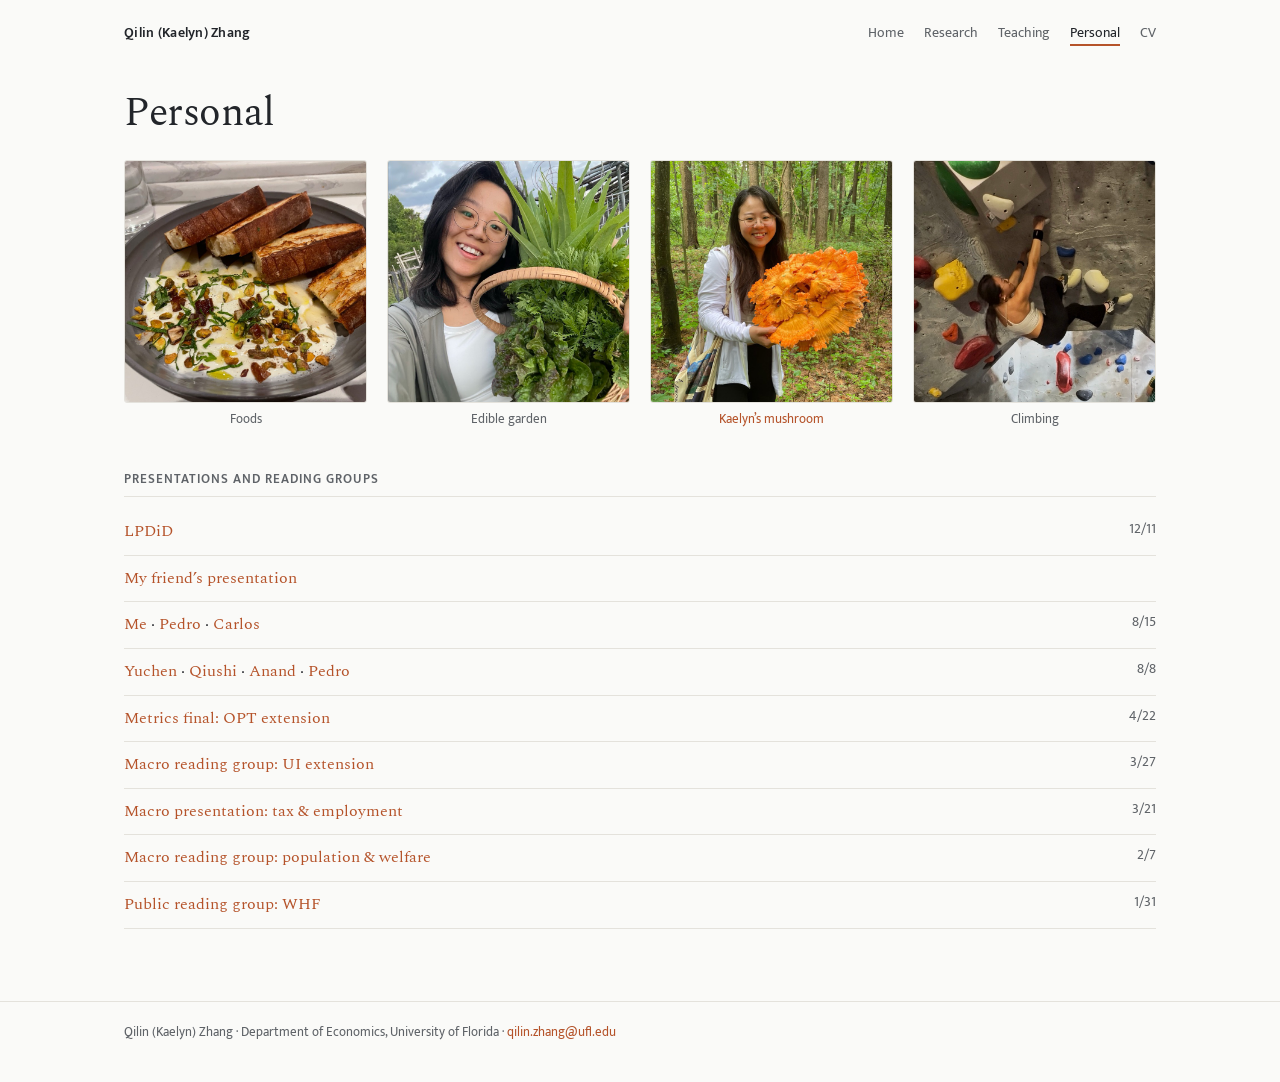
==== personal.html @ c5612f54 "Smaller type scale across site Co-Authored-By: Claude Opus 5.5 <noreply@anthropic.com>" ====
<!doctype html>
<html lang="en">
<head>
  <meta charset="utf-8">
  <meta name="viewport" content="width=device-width, initial-scale=1">
  <title>Personal · Qilin (Kaelyn) Zhang</title>
  <link rel="icon" href="favicon.ico">
  <link rel="preconnect" href="https://fonts.googleapis.com">
  <link rel="stylesheet" href="https://fonts.googleapis.com/css2?family=Mukta:wght@400;600&family=Spectral:ital,wght@0,400;0,500;1,400&display=swap">
  <link rel="stylesheet" href="style.css?v=11">
</head>
<body>

<header class="site">
  <div class="wrap">
    <span class="brand">Qilin (Kaelyn) Zhang</span>
    <nav>
      <ul>
        <li><a href="index.html">Home</a></li>
        <li><a href="research.html">Research</a></li>
        <li><a href="teaching.html">Teaching</a></li>
        <li><a href="personal.html" aria-current="page">Personal</a></li>
        <li><a href="https://drive.google.com/file/d/15DHcgCW4bv9cdl9BmprkRlydYNF0Cc--/view?usp=sharing">CV</a></li>
      </ul>
    </nav>
  </div>
</header>

<main>
  <div class="wrap">

    <h1>Personal</h1>

    <div class="gallery">
      <figure><img src="images/personal/foods.jpg" alt="A plate of food with toasted bread"><figcaption>Foods</figcaption></figure>
      <figure><img src="images/personal/garden.jpg" alt="Holding a basket of greens from the garden"><figcaption>Edible garden</figcaption></figure>
      <figure><img src="images/personal/mushroom.jpg" alt="Holding a large orange chicken-of-the-woods mushroom"><figcaption><a href="https://docs.google.com/document/d/19VnIdUpWanG-G6lKfFRTZskRGyH3ChWLO_l0IX2F3d4/edit?usp=sharing">Kaelyn’s mushroom</a></figcaption></figure>
      <figure><img src="images/personal/climbing.jpg" alt="Bouldering on an indoor climbing wall"><figcaption>Climbing</figcaption></figure>
    </div>

    <h2>Presentations and reading groups</h2>
    <ul class="list">
      <li><span><a href="https://drive.google.com/file/d/1bw1bnWlzHuJfeOnRXmYwMwGYr9JF10P3/view?usp=share_link">LPDiD</a></span><span class="when">12/11</span></li>
      <li><span><a href="https://drive.google.com/file/d/1-EE1DhjxnjEWgnit24qZli8-MFxVVHkb/view?usp=share_link">My friend’s presentation</a></span><span class="when"></span></li>
      <li><span>
        <a href="https://drive.google.com/file/d/1tEdeXERM6-EvN2kuFYjfNi-I3Yyiuzi8/view?usp=sharing">Me</a> ·
        <a href="https://drive.google.com/file/d/1ZicY4kaHAAHkCwBPFRlHvhfG4CgIKm91/view?usp=sharing">Pedro</a> ·
        <a href="https://drive.google.com/file/d/1RMfRjHy0ueI-E53iDP9lUgQ998nuAs1S/view?usp=sharing">Carlos</a>
      </span><span class="when">8/15</span></li>
      <li><span>
        <a href="https://drive.google.com/file/d/1HuvZKcwCxBdRFhlk6UtoyAZ5cG0Ym-Ur/view?usp=drive_link">Yuchen</a> ·
        <a href="https://drive.google.com/file/d/1bvexdzA49Rrq_YEH0_yxvSUfMgZoQI0g/view?usp=drive_link">Qiushi</a> ·
        <a href="https://drive.google.com/file/d/1evxyVJQlaMJ7d7QCGbQHthnflGHWZdO1/view?usp=sharing">Anand</a> ·
        <a href="https://drive.google.com/file/d/1O6-qWX9nZaENUVlPvBzj0JHt3QRJRLeP/view?usp=drive_link">Pedro</a>
      </span><span class="when">8/8</span></li>
      <li><span><a href="https://drive.google.com/file/d/1HJBuh8yMg7fDqaeV8YzLAc-a7YNw2eTM/view?usp=share_link">Metrics final: OPT extension</a></span><span class="when">4/22</span></li>
      <li><span><a href="https://drive.google.com/file/d/1LPdsIdrNjhp5-5rTXGVg2yPY_02uL5fc/view?usp=share_link">Macro reading group: UI extension</a></span><span class="when">3/27</span></li>
      <li><span><a href="https://drive.google.com/file/d/1YaEn2Zr7fMuVmRK4XpyleFKTjtpVEiCb/view?usp=drive_link">Macro presentation: tax &amp; employment</a></span><span class="when">3/21</span></li>
      <li><span><a href="https://drive.google.com/file/d/1CVt2bc6Y-K6uEd7LwPWfqLam91Qk_eFk/view?usp=drive_link">Macro reading group: population &amp; welfare</a></span><span class="when">2/7</span></li>
      <li><span><a href="https://drive.google.com/file/d/1LlSIM46aEjqHDousd_F__wA1OYhi83qm/view?usp=share_link">Public reading group: WHF</a></span><span class="when">1/31</span></li>
    </ul>

  </div>
</main>

<footer>
  <div class="wrap">Qilin (Kaelyn) Zhang · Department of Economics, University of Florida · <a href="mailto:qilin.zhang@ufl.edu">qilin.zhang@ufl.edu</a></div>
</footer>

</body>
</html>
---- style.css ----
:root {
  --bg: #fafaf8;
  --text: #22252a;
  --muted: #5f6368;
  --rule: #e4e2dc;
  --accent: #b5532a;   /* rust, matches the portrait */
  --accent-2: #0021a5; /* UF blue */
  --serif: "Spectral", Georgia, "Times New Roman", serif;
  --sans: "Mukta", -apple-system, "Segoe UI", Helvetica, Arial, sans-serif;
}
@media (prefers-color-scheme: dark) {
  :root {
    --bg: #17181a;
    --text: #e6e4df;
    --muted: #a3a29d;
    --rule: #2e2f32;
    --accent: #e08a5f;
    --accent-2: #8fa6ff;
  }
}

* { box-sizing: border-box; }
html { -webkit-text-size-adjust: 100%; }
body {
  margin: 0;
  background: var(--bg);
  color: var(--text);
  font-family: var(--serif);
  font-size: 19px;
  line-height: 1.65;
}
.wrap { max-width: 1160px; margin: 0 auto; padding: 0 5vw; }

a { color: var(--accent); text-decoration: none; border-bottom: 1px solid transparent; }
a:hover { border-bottom-color: currentColor; }

/* header */
header.site { padding: 22px 0 0; }
header.site .wrap { display: flex; justify-content: space-between; align-items: baseline; gap: 16px; }
.brand { font-family: var(--sans); font-weight: 600; font-size: 15px; color: var(--text); letter-spacing: .02em; }
nav ul { list-style: none; margin: 0; padding: 0; display: flex; flex-wrap: wrap; gap: 6px 20px; font-family: var(--sans); font-size: 15px; }
nav a { color: var(--muted); }
nav a[aria-current="page"] { color: var(--text); border-bottom: 2px solid var(--accent); }

main { padding: 64px 0 40px; }

/* hero */
.hero { display: grid; grid-template-columns: 1fr 340px; gap: 64px; align-items: center; }
.hero img { width: 100%; border-radius: 3px; display: block; }
h1 { font-weight: 400; font-size: 60px; line-height: 1.1; margin: 0 0 16px; letter-spacing: -.01em; }
.lede { font-size: 22px; margin: 0 0 14px; }
.sub { font-family: var(--sans); font-size: 15px; color: var(--muted); margin: 0; }
.links { font-family: var(--sans); font-size: 15px; margin-top: 18px; display: flex; flex-wrap: wrap; gap: 6px 18px; }

h2 {
  font-family: var(--sans); font-weight: 600; font-size: 14px;
  text-transform: uppercase; letter-spacing: .08em; color: var(--muted);
  margin: 52px 0 14px; padding-bottom: 6px; border-bottom: 1px solid var(--rule);
}
h3 { font-weight: 500; font-size: 21px; line-height: 1.35; margin: 0 0 4px; }

/* key-value facts */
dl.facts { display: grid; grid-template-columns: 130px 1fr; gap: 10px 24px; margin: 0; }
dl.facts dt { font-family: var(--sans); font-size: 15px; color: var(--muted); padding-top: 2px; }
dl.facts dd { margin: 0; }

/* papers */
.paper { margin: 0 0 40px; }
.paper .meta { font-family: var(--sans); font-size: 15px; color: var(--muted); margin: 0 0 10px; }
.paper p { margin: 0 0 12px; }
figure { margin: 18px 0 8px; }
figure img { width: 100%; display: block; border: 1px solid var(--rule); border-radius: 3px; background: #fff; }
figcaption { font-family: var(--sans); font-size: 14px; color: var(--muted); margin-top: 6px; }

/* teaching list */
ul.list { list-style: none; padding: 0; margin: 0; }
ul.list li { display: flex; justify-content: space-between; gap: 16px; padding: 10px 0; border-bottom: 1px solid var(--rule); }
ul.list .when { font-family: var(--sans); font-size: 15px; color: var(--muted); white-space: nowrap; }
ul.list .level { color: var(--muted); }

footer { border-top: 1px solid var(--rule); margin-top: 40px; padding: 20px 0 40px; font-family: var(--sans); font-size: 14px; color: var(--muted); }

@media (max-width: 640px) {
  body { font-size: 17px; }
  .hero { grid-template-columns: 1fr; gap: 24px; }
  .hero img { max-width: 220px; order: -1; }
  h1 { font-size: 40px; }
  dl.facts { grid-template-columns: 1fr; gap: 2px; }
  dl.facts dd { margin-bottom: 12px; }
  ul.list li { flex-direction: column; gap: 0; }
  nav ul { gap: 14px; }
  .brand { display: none; }
}

.cjk { font-family: "PingFang SC", "Noto Serif SC", "Songti SC", serif; font-size: .55em; color: var(--muted); white-space: nowrap; }
.market { font-family: var(--sans); font-size: 16px; margin: 28px 0 0; padding: 10px 14px; border-left: 3px solid var(--accent); background: color-mix(in srgb, var(--accent) 7%, transparent); }
.level { color: var(--muted); font-weight: 400; }

/* personal gallery */
.gallery { display: grid; grid-template-columns: repeat(2, 1fr); gap: 20px; margin-top: 24px; }
.gallery figure { margin: 0; }
.gallery img { aspect-ratio: 1 / 1; object-fit: cover; }
.gallery figcaption { text-align: center; font-size: 15px; }

/* keep long-form text at a readable line length inside the wider page */
main p, .paper, ul.list, dl.facts { max-width: none; }
.hero p.lede { max-width: none; }
figure { max-width: 900px; }
@media (max-width: 900px) {
  .hero { grid-template-columns: 1fr 240px; gap: 36px; }
  h1 { font-size: 44px; }
}
@media (max-width: 640px) {
  .wrap { padding: 0 16px; }
  .hero { grid-template-columns: 1fr; gap: 24px; }
  h1 { font-size: 38px; }
}
.market { max-width: none; }
.gallery { grid-template-columns: repeat(4, 1fr); }
@media (max-width: 900px) { .gallery { grid-template-columns: repeat(2, 1fr); } }

/* research: text on the left two-thirds, figure on the right third */
.paper.with-fig { display: grid; grid-template-columns: minmax(0, 1fr) minmax(220px, 340px); column-gap: 48px; align-items: start; align-content: start; }
.paper.with-fig > :not(figure) { grid-column: 1; }
.paper.with-fig > figure { grid-column: 2; grid-row: 1 / span 6; margin: 4px 0 0; max-width: none; }
@media (max-width: 760px) {
  .paper.with-fig { display: block; }
  .paper.with-fig > figure { margin: 18px 0 8px; }
}

/* collapsible abstracts */
details.abstract { margin: 4px 0 0; }
details.abstract summary {
  cursor: pointer; list-style: none; display: inline-flex; align-items: center; gap: 6px;
  font-family: var(--sans); font-size: 15px; color: var(--accent);
}
details.abstract summary::-webkit-details-marker { display: none; }
details.abstract summary::before { content: "▸"; font-size: 12px; transition: transform .15s; }
details.abstract[open] summary::before { transform: rotate(90deg); }
details.abstract[open] summary { margin-bottom: 10px; }
details.abstract p { margin: 0 0 12px; }
.with-fig { display: grid; grid-template-columns: minmax(0, 1fr) minmax(220px, 340px); column-gap: 48px; align-items: start; }
.with-fig > figure { margin: 4px 0 0; max-width: none; }
@media (max-width: 760px) { .with-fig { display: block; } }
.hero img { aspect-ratio: 1 / 1; object-fit: cover; }

/* paper tags: data/method (outline) and software (filled) */
.tags { display: flex; flex-wrap: wrap; gap: 6px; margin: 6px 0 12px; }
.tag {
  font-family: var(--sans); font-size: 13px; line-height: 1; letter-spacing: .02em;
  padding: 5px 9px 4px; border-radius: 999px;
  border: 1px solid color-mix(in srgb, var(--accent) 45%, transparent);
  color: var(--accent);
}
.tag.tool { border-color: transparent; background: color-mix(in srgb, var(--accent-2) 10%, transparent); color: var(--accent-2); }

/* ---- smaller type scale (closer to a compact academic site) ---- */
body { font-size: 16px; line-height: 1.6; }
h1 { font-size: 40px; margin-bottom: 12px; }
.lede { font-size: 17.5px; }
h2 { font-size: 12.5px; margin: 40px 0 12px; }
h3 { font-size: 17.5px; }
.brand, nav ul { font-size: 14px; }
.links, .sub, dl.facts dt, .paper .meta, ul.list .when, details.abstract summary { font-size: 13.5px; }
.market { font-size: 14.5px; }
figcaption, footer, .gallery figcaption { font-size: 13px; }
.tag { font-size: 12px; padding: 4px 8px 3px; }
.paper { margin-bottom: 30px; }
main { padding: 48px 0 32px; }
.hero { grid-template-columns: 1fr 280px; gap: 56px; }
@media (max-width: 900px) {
  h1 { font-size: 34px; }
  .hero { grid-template-columns: 1fr 220px; gap: 32px; }
}
@media (max-width: 640px) {
  body { font-size: 15.5px; }
  h1 { font-size: 30px; }
  .hero { grid-template-columns: 1fr; gap: 20px; }
  .hero img { max-width: 200px; }
}
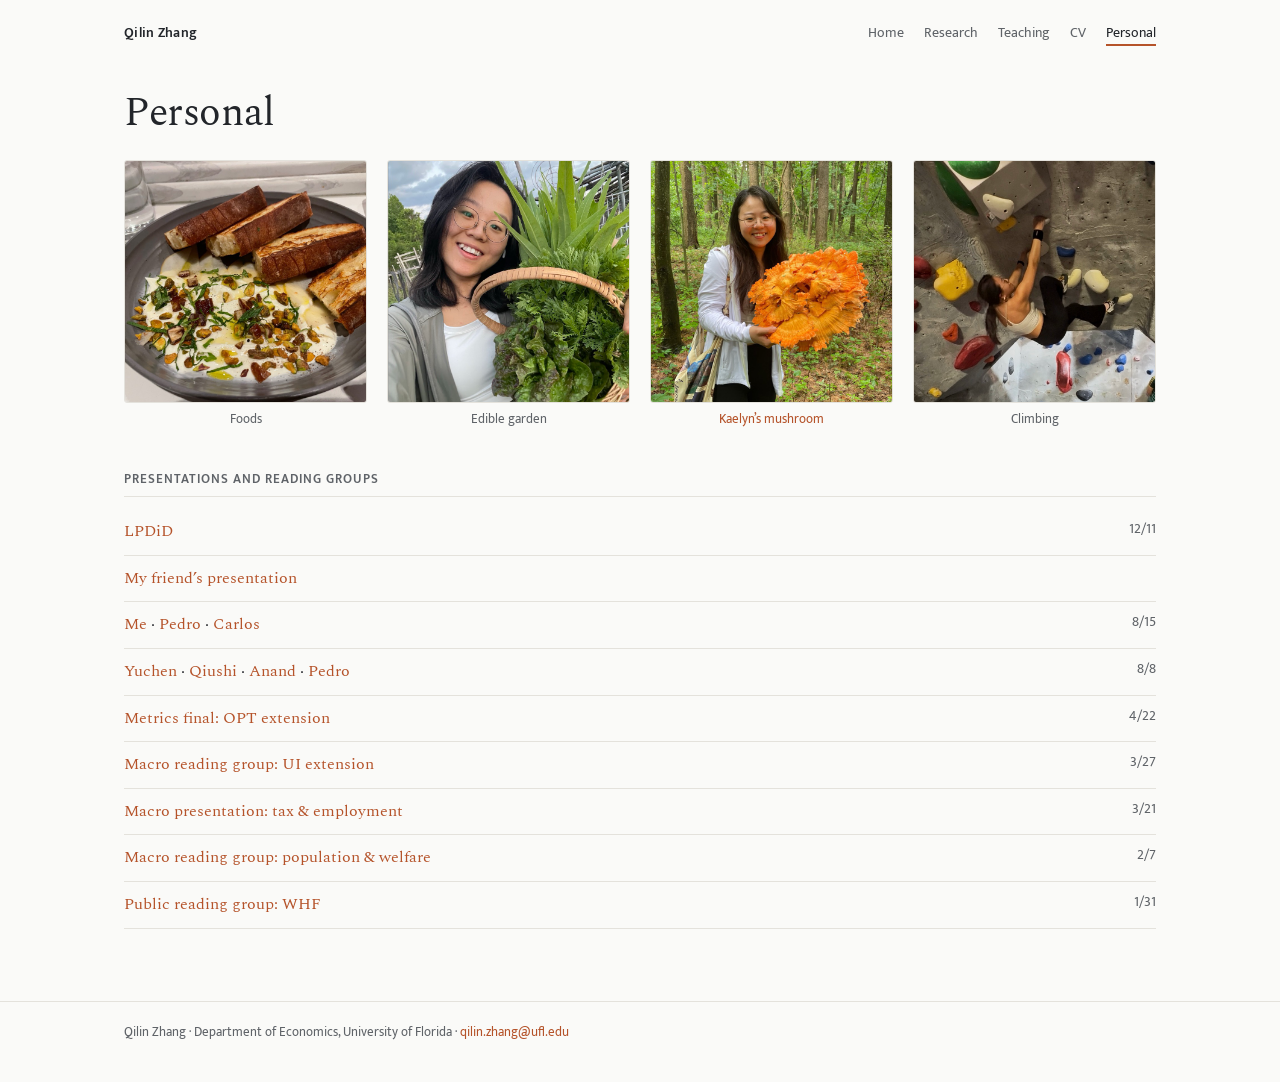
==== commit 4719d786: "Redesign homepage, drop Kaelyn from name, move CV link after Teaching Co-Authored-By: Claude Opus 5." ====
--- a/personal.html
+++ b/personal.html
@@ -3,24 +3,24 @@
 <head>
   <meta charset="utf-8">
   <meta name="viewport" content="width=device-width, initial-scale=1">
-  <title>Personal · Qilin (Kaelyn) Zhang</title>
+  <title>Personal · Qilin Zhang</title>
   <link rel="icon" href="favicon.ico">
   <link rel="preconnect" href="https://fonts.googleapis.com">
   <link rel="stylesheet" href="https://fonts.googleapis.com/css2?family=Mukta:wght@400;600&family=Spectral:ital,wght@0,400;0,500;1,400&display=swap">
-  <link rel="stylesheet" href="style.css?v=11">
+  <link rel="stylesheet" href="style.css?v=14">
 </head>
 <body>
 
 <header class="site">
   <div class="wrap">
-    <span class="brand">Qilin (Kaelyn) Zhang</span>
+    <span class="brand">Qilin Zhang</span>
     <nav>
       <ul>
         <li><a href="index.html">Home</a></li>
         <li><a href="research.html">Research</a></li>
         <li><a href="teaching.html">Teaching</a></li>
+        <li><a href="files/CV.pdf" target="_blank" rel="noopener">CV</a></li>
         <li><a href="personal.html" aria-current="page">Personal</a></li>
-        <li><a href="https://drive.google.com/file/d/15DHcgCW4bv9cdl9BmprkRlydYNF0Cc--/view?usp=sharing">CV</a></li>
       </ul>
     </nav>
   </div>
@@ -64,7 +64,7 @@
 </main>
 
 <footer>
-  <div class="wrap">Qilin (Kaelyn) Zhang · Department of Economics, University of Florida · <a href="mailto:qilin.zhang@ufl.edu">qilin.zhang@ufl.edu</a></div>
+  <div class="wrap">Qilin Zhang · Department of Economics, University of Florida · <a href="mailto:qilin.zhang@ufl.edu">qilin.zhang@ufl.edu</a></div>
 </footer>
 
 </body>
--- a/style.css
+++ b/style.css
@@ -178,3 +178,41 @@
   .hero { grid-template-columns: 1fr; gap: 20px; }
   .hero img { max-width: 200px; }
 }
+
+/* work in progress: compact rows like research experience */
+ul.list.wip li { align-items: baseline; }
+ul.list.wip .tags { margin: 0; justify-content: flex-end; flex-shrink: 0; }
+@media (max-width: 640px) { ul.list.wip .tags { justify-content: flex-start; margin-top: 4px; } }
+
+/* statement link under page titles */
+h1 + .links { margin-top: 0; }
+
+/* ---- home page: photo left, short bio, JMP card, buttons ---- */
+.hero.home { grid-template-columns: 260px minmax(0, 1fr); gap: 48px; align-items: start; }
+.hero.home h1 { margin-bottom: 4px; }
+.hero.home p { margin: 0 0 14px; }
+.hero.home .sub { margin-bottom: 10px; }
+.badge {
+  display: inline-block; font-family: var(--sans); font-size: 13px; line-height: 1;
+  padding: 6px 11px 5px; border-radius: 999px; margin: 0 0 18px !important;
+  color: var(--accent); background: color-mix(in srgb, var(--accent) 10%, transparent);
+}
+a.jmp-card {
+  display: block; margin: 4px 0 18px; padding: 12px 16px;
+  border: 1px solid var(--rule); border-left: 3px solid var(--accent); border-radius: 3px;
+  color: var(--text);
+}
+a.jmp-card:hover { border-bottom-color: var(--rule); background: color-mix(in srgb, var(--accent) 5%, transparent); }
+.jmp-label { display: block; font-family: var(--sans); font-size: 12px; text-transform: uppercase; letter-spacing: .08em; color: var(--muted); }
+.jmp-title { display: block; font-weight: 500; font-size: 17.5px; line-height: 1.35; margin: 2px 0 4px; }
+.jmp-more { font-family: var(--sans); font-size: 13.5px; color: var(--accent); }
+.btns { display: flex; flex-wrap: wrap; gap: 10px; margin-top: 18px; font-family: var(--sans); font-size: 14px; }
+.btn { padding: 7px 14px 6px; border: 1px solid var(--rule); border-radius: 3px; }
+.btn:hover { border-color: var(--accent); }
+.btn.primary { background: var(--accent); border-color: var(--accent); color: var(--bg); }
+dl.facts.home-facts { margin-top: 40px; padding-top: 20px; border-top: 1px solid var(--rule); }
+@media (max-width: 900px) { .hero.home { grid-template-columns: 200px minmax(0, 1fr); gap: 32px; } }
+@media (max-width: 640px) {
+  .hero.home { grid-template-columns: 1fr; gap: 20px; }
+  .hero.home img { max-width: 200px; order: 0; }
+}
